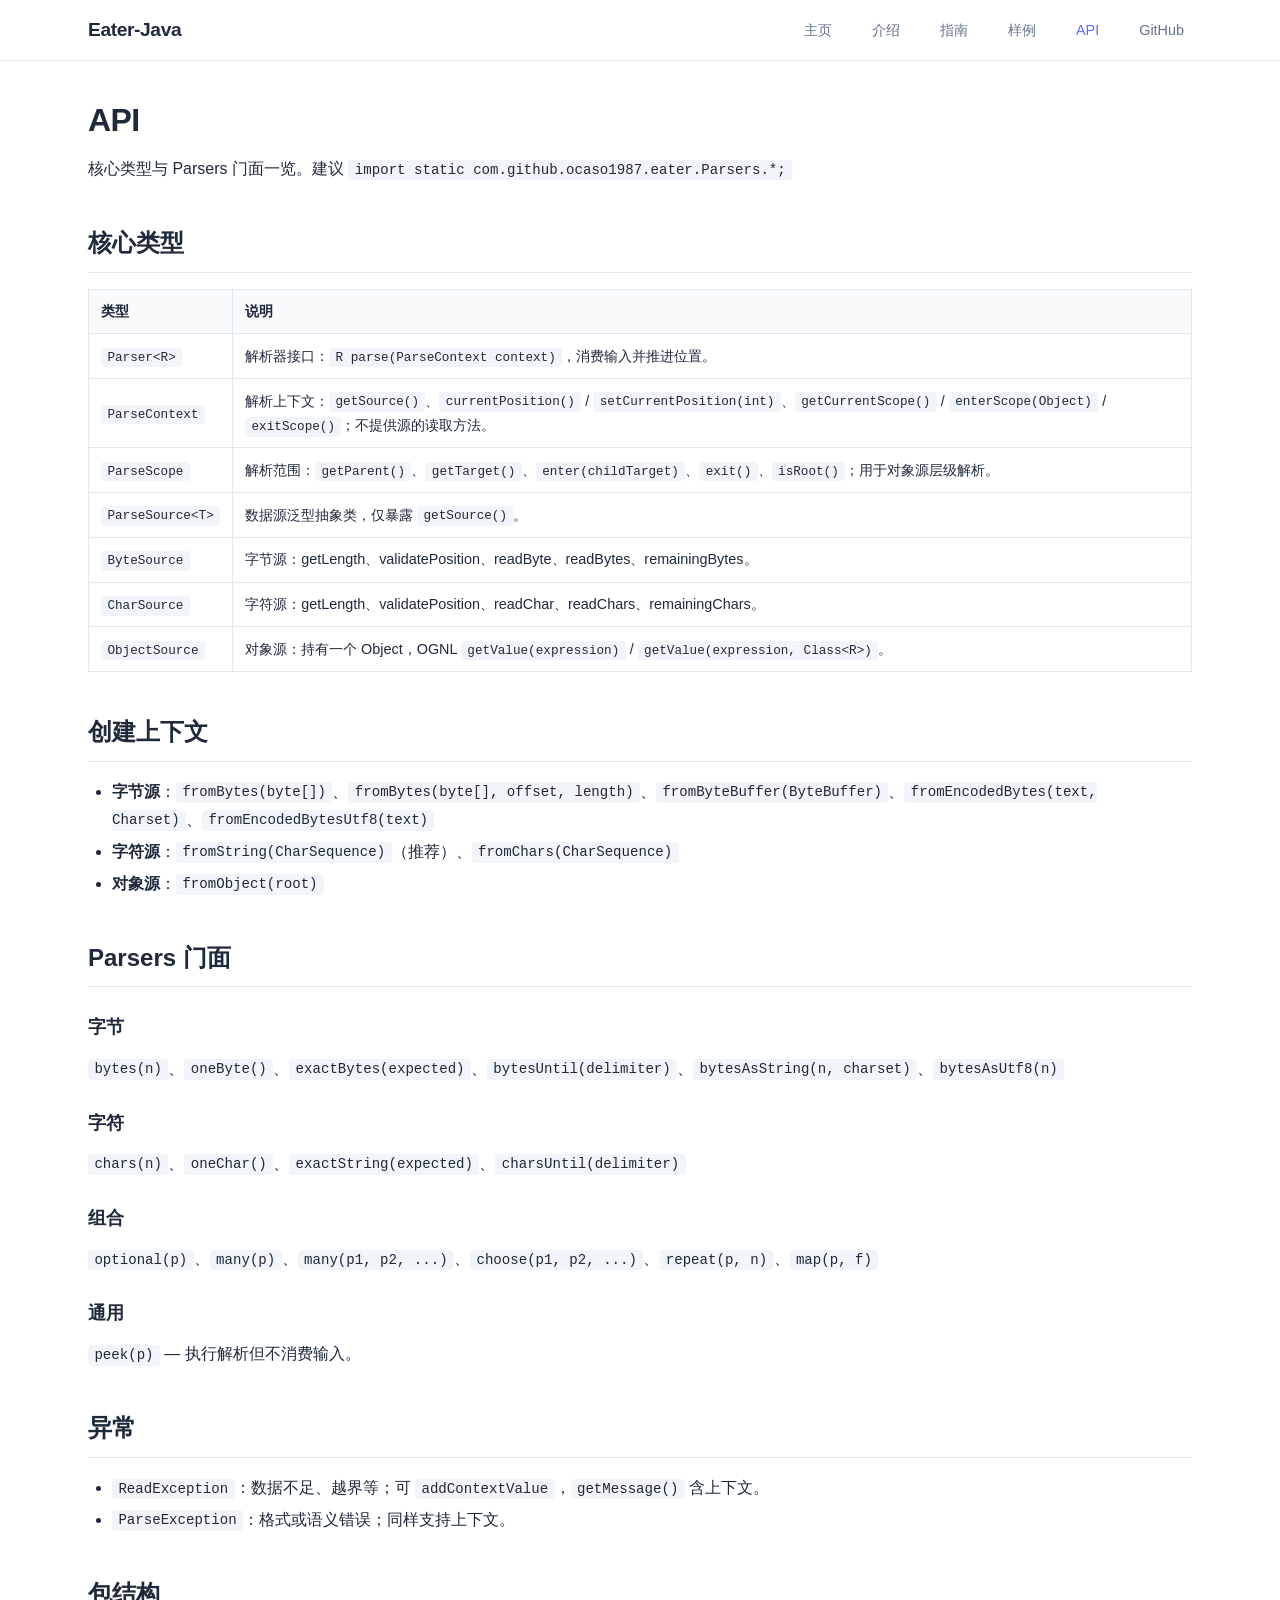
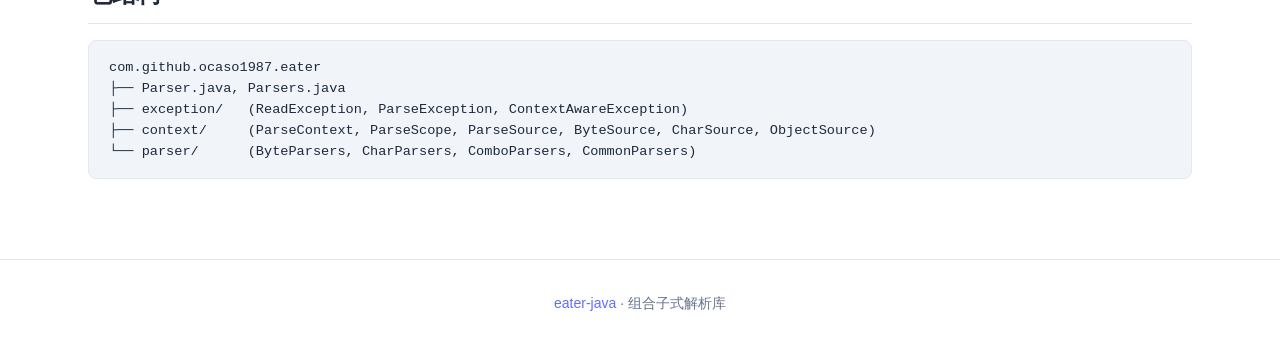
==== docs/api.html @ cccb2a11 "添加文档" ====
<!DOCTYPE html>
<html lang="zh-CN">
<head>
  <meta charset="UTF-8">
  <meta name="viewport" content="width=device-width, initial-scale=1">
  <title>API — Eater-Java</title>
  <link rel="stylesheet" href="styles.css">
</head>
<body>
  <nav class="docs-nav">
    <div class="docs-nav-inner">
      <a class="logo" href="index.html">Eater-Java</a>
      <div class="docs-nav-links">
        <a href="index.html">主页</a>
        <a href="intro.html">介绍</a>
        <a href="guide.html">指南</a>
        <a href="examples.html">样例</a>
        <a href="api.html" class="active">API</a>
        <a href="https://github.com/ocaso1987/eater-java" target="_blank" rel="noopener">GitHub</a>
      </div>
    </div>
  </nav>

  <main class="docs-main">
    <h1 class="page-title">API</h1>
    <p class="page-desc">核心类型与 Parsers 门面一览。建议 <code>import static com.github.ocaso1987.eater.Parsers.*;</code></p>

    <h2>核心类型</h2>
    <table>
      <thead>
        <tr><th>类型</th><th>说明</th></tr>
      </thead>
      <tbody>
        <tr><td><code>Parser&lt;R&gt;</code></td><td>解析器接口：<code>R parse(ParseContext context)</code>，消费输入并推进位置。</td></tr>
        <tr><td><code>ParseContext</code></td><td>解析上下文：<code>getSource()</code>、<code>currentPosition()</code> / <code>setCurrentPosition(int)</code>、<code>getCurrentScope()</code> / <code>enterScope(Object)</code> / <code>exitScope()</code>；不提供源的读取方法。</td></tr>
        <tr><td><code>ParseScope</code></td><td>解析范围：<code>getParent()</code>、<code>getTarget()</code>、<code>enter(childTarget)</code>、<code>exit()</code>、<code>isRoot()</code>；用于对象源层级解析。</td></tr>
        <tr><td><code>ParseSource&lt;T&gt;</code></td><td>数据源泛型抽象类，仅暴露 <code>getSource()</code>。</td></tr>
        <tr><td><code>ByteSource</code></td><td>字节源：getLength、validatePosition、readByte、readBytes、remainingBytes。</td></tr>
        <tr><td><code>CharSource</code></td><td>字符源：getLength、validatePosition、readChar、readChars、remainingChars。</td></tr>
        <tr><td><code>ObjectSource</code></td><td>对象源：持有一个 Object，OGNL <code>getValue(expression)</code> / <code>getValue(expression, Class&lt;R&gt;)</code>。</td></tr>
      </tbody>
    </table>

    <h2>创建上下文</h2>
    <ul>
      <li><strong>字节源</strong>：<code>fromBytes(byte[])</code>、<code>fromBytes(byte[], offset, length)</code>、<code>fromByteBuffer(ByteBuffer)</code>、<code>fromEncodedBytes(text, Charset)</code>、<code>fromEncodedBytesUtf8(text)</code></li>
      <li><strong>字符源</strong>：<code>fromString(CharSequence)</code>（推荐）、<code>fromChars(CharSequence)</code></li>
      <li><strong>对象源</strong>：<code>fromObject(root)</code></li>
    </ul>

    <h2>Parsers 门面</h2>
    <h3>字节</h3>
    <p><code>bytes(n)</code>、<code>oneByte()</code>、<code>exactBytes(expected)</code>、<code>bytesUntil(delimiter)</code>、<code>bytesAsString(n, charset)</code>、<code>bytesAsUtf8(n)</code></p>
    <h3>字符</h3>
    <p><code>chars(n)</code>、<code>oneChar()</code>、<code>exactString(expected)</code>、<code>charsUntil(delimiter)</code></p>
    <h3>组合</h3>
    <p><code>optional(p)</code>、<code>many(p)</code>、<code>many(p1, p2, ...)</code>、<code>choose(p1, p2, ...)</code>、<code>repeat(p, n)</code>、<code>map(p, f)</code></p>
    <h3>通用</h3>
    <p><code>peek(p)</code> — 执行解析但不消费输入。</p>

    <h2>异常</h2>
    <ul>
      <li><code>ReadException</code>：数据不足、越界等；可 <code>addContextValue</code>，<code>getMessage()</code> 含上下文。</li>
      <li><code>ParseException</code>：格式或语义错误；同样支持上下文。</li>
    </ul>

    <h2>包结构</h2>
    <pre class="pre-block"><code>com.github.ocaso1987.eater
├── Parser.java, Parsers.java
├── exception/   (ReadException, ParseException, ContextAwareException)
├── context/     (ParseContext, ParseScope, ParseSource, ByteSource, CharSource, ObjectSource)
└── parser/      (ByteParsers, CharParsers, ComboParsers, CommonParsers)</code></pre>
  </main>

  <footer class="docs-footer">
    <a href="https://github.com/ocaso1987/eater-java">eater-java</a> · 组合子式解析库
  </footer>
</body>
</html>
---- docs/styles.css ----
/* Eater-Java Docs - Vite 风格 */
:root {
  --bg: #fff;
  --bg-soft: #f8fafc;
  --border: #e2e8f0;
  --text: #1e293b;
  --text-muted: #64748b;
  --accent: #646cff;
  --accent-hover: #535bf2;
  --accent-soft: rgba(100, 108, 255, 0.1);
  --code-bg: #f1f5f9;
  --code-border: #e2e8f0;
  --green: #10b981;
  --radius: 8px;
  --font-sans: -apple-system, BlinkMacSystemFont, 'Segoe UI', Roboto, 'Helvetica Neue', Arial, sans-serif;
  --font-mono: ui-monospace, 'Cascadia Code', 'Source Code Pro', Menlo, Consolas, 'Liberation Mono', monospace;
}
* { box-sizing: border-box; }
body {
  margin: 0;
  font-family: var(--font-sans);
  background: var(--bg);
  color: var(--text);
  line-height: 1.7;
  min-height: 100vh;
}
a { color: var(--accent); text-decoration: none; }
a:hover { color: var(--accent-hover); text-decoration: underline; }

/* 顶栏 */
.docs-nav {
  position: sticky;
  top: 0;
  z-index: 50;
  background: rgba(255,255,255,0.9);
  backdrop-filter: saturate(180%) blur(8px);
  border-bottom: 1px solid var(--border);
}
.docs-nav-inner {
  max-width: 1152px;
  margin: 0 auto;
  padding: 0.75rem 1.5rem;
  display: flex;
  align-items: center;
  justify-content: space-between;
  gap: 1.5rem;
}
.docs-nav .logo {
  font-weight: 700;
  font-size: 1.2rem;
  color: var(--text);
  letter-spacing: -0.02em;
}
.docs-nav .logo:hover { text-decoration: none; color: var(--accent); }
.docs-nav-links {
  display: flex;
  gap: 0.5rem 1.5rem;
  flex-wrap: wrap;
}
.docs-nav-links a {
  color: var(--text-muted);
  font-size: 0.9rem;
  padding: 0.35rem 0.5rem;
  border-radius: 4px;
}
.docs-nav-links a:hover { color: var(--accent); background: var(--accent-soft); text-decoration: none; }
.docs-nav-links a.active { color: var(--accent); font-weight: 500; }

/* 主内容区 */
.docs-main {
  max-width: 1152px;
  margin: 0 auto;
  padding: 2rem 1.5rem 4rem;
}

/* 主页 Hero */
.hero {
  text-align: center;
  padding: 4rem 0 4.5rem;
}
.hero h1 {
  font-size: clamp(2rem, 5vw, 3rem);
  font-weight: 700;
  letter-spacing: -0.03em;
  margin: 0 0 1rem;
  line-height: 1.2;
  background: linear-gradient(135deg, var(--text) 0%, var(--text-muted) 100%);
  -webkit-background-clip: text;
  -webkit-text-fill-color: transparent;
  background-clip: text;
}
.hero .tagline {
  font-size: 1.2rem;
  color: var(--text-muted);
  max-width: 560px;
  margin: 0 auto 1.5rem;
  line-height: 1.6;
}
.hero-ctas {
  display: flex;
  gap: 1rem;
  justify-content: center;
  flex-wrap: wrap;
}
.hero-ctas .btn {
  display: inline-flex;
  align-items: center;
  gap: 0.5rem;
  padding: 0.65rem 1.25rem;
  border-radius: var(--radius);
  font-size: 0.95rem;
  font-weight: 500;
  transition: background 0.2s, color 0.2s, transform 0.1s;
}
.hero-ctas .btn-primary {
  background: var(--accent);
  color: #fff;
  border: none;
}
.hero-ctas .btn-primary:hover { background: var(--accent-hover); text-decoration: none; transform: translateY(-1px); }
.hero-ctas .btn-outline {
  background: transparent;
  color: var(--accent);
  border: 2px solid var(--accent);
}
.hero-ctas .btn-outline:hover { background: var(--accent-soft); text-decoration: none; }

/* 区块标题 */
.docs-main h2 {
  font-size: 1.5rem;
  font-weight: 600;
  margin: 2.5rem 0 1rem;
  padding-bottom: 0.5rem;
  border-bottom: 1px solid var(--border);
  color: var(--text);
}
.docs-main h2:first-child { margin-top: 0; }
.docs-main h3 { font-size: 1.15rem; margin: 1.5rem 0 0.75rem; color: var(--text); }
.docs-main p { margin: 0 0 1rem; color: var(--text); }
.docs-main ul, .docs-main ol { margin: 0 0 1rem; padding-left: 1.5rem; }
.docs-main li { margin: 0.25rem 0; }

/* 特性网格（主页） */
.features-grid {
  display: grid;
  grid-template-columns: repeat(auto-fit, minmax(260px, 1fr));
  gap: 1.25rem;
  margin: 2rem 0;
}
.feature-card {
  background: var(--bg-soft);
  border: 1px solid var(--border);
  border-radius: var(--radius);
  padding: 1.25rem;
}
.feature-card h3 { margin: 0 0 0.5rem; font-size: 1rem; }
.feature-card p { margin: 0; font-size: 0.9rem; color: var(--text-muted); }

/* 代码块 */
.pre-block {
  background: var(--code-bg);
  border: 1px solid var(--code-border);
  border-radius: var(--radius);
  padding: 1rem 1.25rem;
  overflow-x: auto;
  font-family: var(--font-mono);
  font-size: 0.85rem;
  line-height: 1.55;
  margin: 1rem 0;
}
.pre-block code { background: none; padding: 0; color: var(--text); }
kbd, code:not(.pre-block code) {
  background: var(--code-bg);
  padding: 0.15rem 0.4rem;
  border-radius: 4px;
  font-family: var(--font-mono);
  font-size: 0.88em;
}

/* 表格 */
.docs-main table {
  width: 100%;
  border-collapse: collapse;
  margin: 1rem 0;
  font-size: 0.9rem;
}
.docs-main th, .docs-main td {
  border: 1px solid var(--border);
  padding: 0.6rem 0.75rem;
  text-align: left;
}
.docs-main th { background: var(--bg-soft); font-weight: 600; }

/* 页标题（非主页） */
.page-title { font-size: 2rem; font-weight: 700; margin: 0 0 0.5rem; letter-spacing: -0.02em; }
.page-desc { color: var(--text-muted); margin: 0 0 2rem; }

/* 页脚 */
.docs-footer {
  text-align: center;
  padding: 2rem 1.5rem;
  border-top: 1px solid var(--border);
  color: var(--text-muted);
  font-size: 0.875rem;
}
.docs-footer a { color: var(--accent); }

@media (max-width: 640px) {
  .docs-nav-inner { flex-direction: column; align-items: flex-start; }
  .hero { padding: 2.5rem 0 3rem; }
}
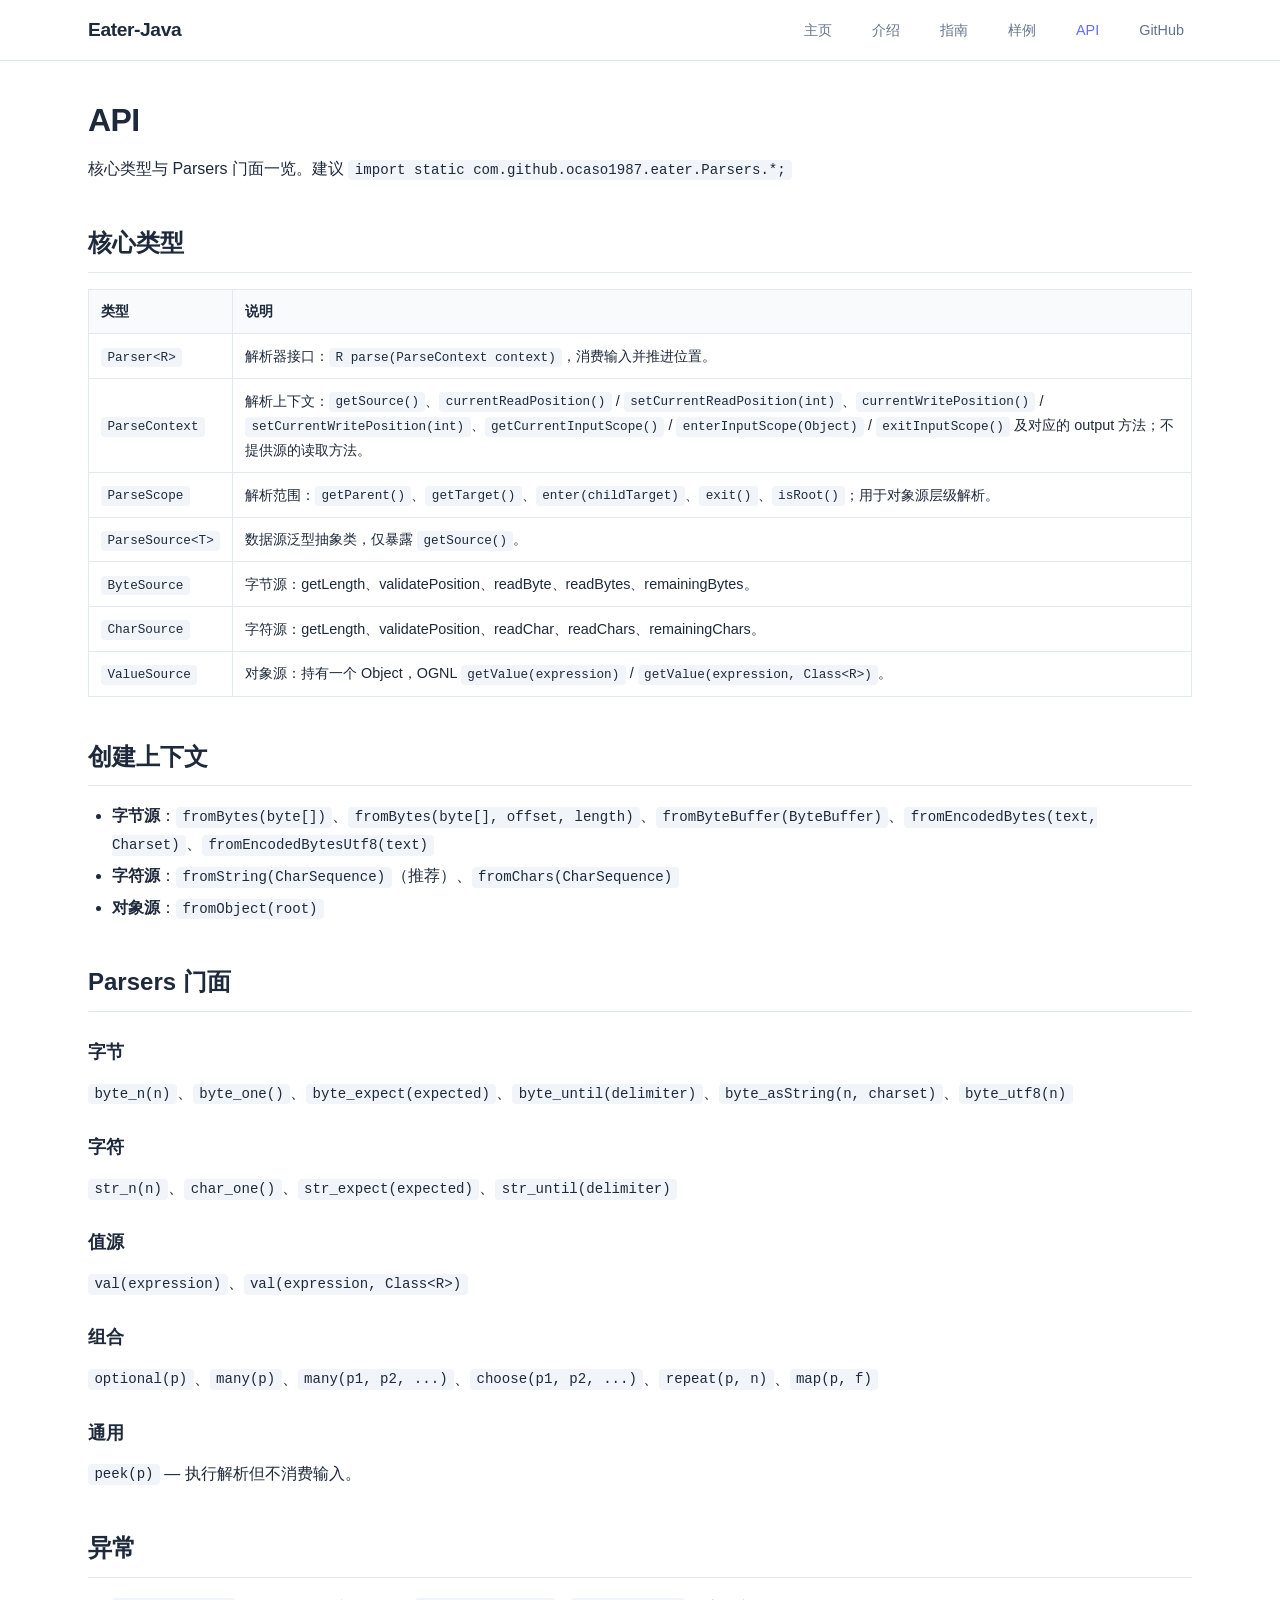
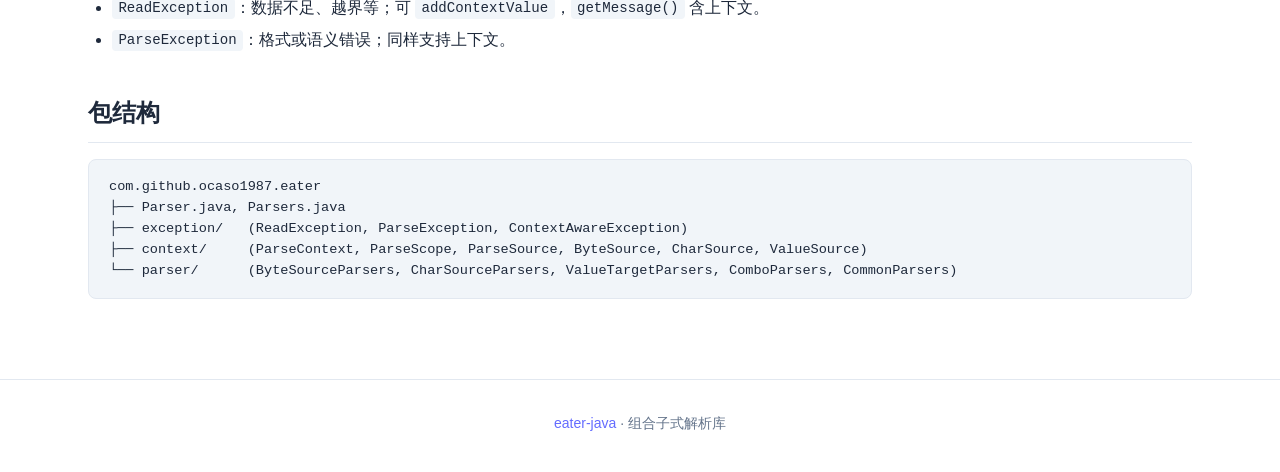
==== commit b3a79ecc: "添加Sink输出支持" ====
--- a/docs/api.html
+++ b/docs/api.html
@@ -32,12 +32,12 @@
       </thead>
       <tbody>
         <tr><td><code>Parser&lt;R&gt;</code></td><td>解析器接口：<code>R parse(ParseContext context)</code>，消费输入并推进位置。</td></tr>
-        <tr><td><code>ParseContext</code></td><td>解析上下文：<code>getSource()</code>、<code>currentPosition()</code> / <code>setCurrentPosition(int)</code>、<code>getCurrentScope()</code> / <code>enterScope(Object)</code> / <code>exitScope()</code>；不提供源的读取方法。</td></tr>
+        <tr><td><code>ParseContext</code></td><td>解析上下文：<code>getSource()</code>、<code>currentReadPosition()</code> / <code>setCurrentReadPosition(int)</code>、<code>currentWritePosition()</code> / <code>setCurrentWritePosition(int)</code>、<code>getCurrentInputScope()</code> / <code>enterInputScope(Object)</code> / <code>exitInputScope()</code> 及对应的 output 方法；不提供源的读取方法。</td></tr>
         <tr><td><code>ParseScope</code></td><td>解析范围：<code>getParent()</code>、<code>getTarget()</code>、<code>enter(childTarget)</code>、<code>exit()</code>、<code>isRoot()</code>；用于对象源层级解析。</td></tr>
         <tr><td><code>ParseSource&lt;T&gt;</code></td><td>数据源泛型抽象类，仅暴露 <code>getSource()</code>。</td></tr>
         <tr><td><code>ByteSource</code></td><td>字节源：getLength、validatePosition、readByte、readBytes、remainingBytes。</td></tr>
         <tr><td><code>CharSource</code></td><td>字符源：getLength、validatePosition、readChar、readChars、remainingChars。</td></tr>
-        <tr><td><code>ObjectSource</code></td><td>对象源：持有一个 Object，OGNL <code>getValue(expression)</code> / <code>getValue(expression, Class&lt;R&gt;)</code>。</td></tr>
+        <tr><td><code>ValueSource</code></td><td>对象源：持有一个 Object，OGNL <code>getValue(expression)</code> / <code>getValue(expression, Class&lt;R&gt;)</code>。</td></tr>
       </tbody>
     </table>
 
@@ -50,9 +50,11 @@
 
     <h2>Parsers 门面</h2>
     <h3>字节</h3>
-    <p><code>bytes(n)</code>、<code>oneByte()</code>、<code>exactBytes(expected)</code>、<code>bytesUntil(delimiter)</code>、<code>bytesAsString(n, charset)</code>、<code>bytesAsUtf8(n)</code></p>
+    <p><code>byte_n(n)</code>、<code>byte_one()</code>、<code>byte_expect(expected)</code>、<code>byte_until(delimiter)</code>、<code>byte_asString(n, charset)</code>、<code>byte_utf8(n)</code></p>
     <h3>字符</h3>
-    <p><code>chars(n)</code>、<code>oneChar()</code>、<code>exactString(expected)</code>、<code>charsUntil(delimiter)</code></p>
+    <p><code>str_n(n)</code>、<code>char_one()</code>、<code>str_expect(expected)</code>、<code>str_until(delimiter)</code></p>
+    <h3>值源</h3>
+    <p><code>val(expression)</code>、<code>val(expression, Class&lt;R&gt;)</code></p>
     <h3>组合</h3>
     <p><code>optional(p)</code>、<code>many(p)</code>、<code>many(p1, p2, ...)</code>、<code>choose(p1, p2, ...)</code>、<code>repeat(p, n)</code>、<code>map(p, f)</code></p>
     <h3>通用</h3>
@@ -68,8 +70,8 @@
     <pre class="pre-block"><code>com.github.ocaso1987.eater
 ├── Parser.java, Parsers.java
 ├── exception/   (ReadException, ParseException, ContextAwareException)
-├── context/     (ParseContext, ParseScope, ParseSource, ByteSource, CharSource, ObjectSource)
-└── parser/      (ByteParsers, CharParsers, ComboParsers, CommonParsers)</code></pre>
+├── context/     (ParseContext, ParseScope, ParseSource, ByteSource, CharSource, ValueSource)
+└── parser/      (ByteSourceParsers, CharSourceParsers, ValueTargetParsers, ComboParsers, CommonParsers)</code></pre>
   </main>
 
   <footer class="docs-footer">
